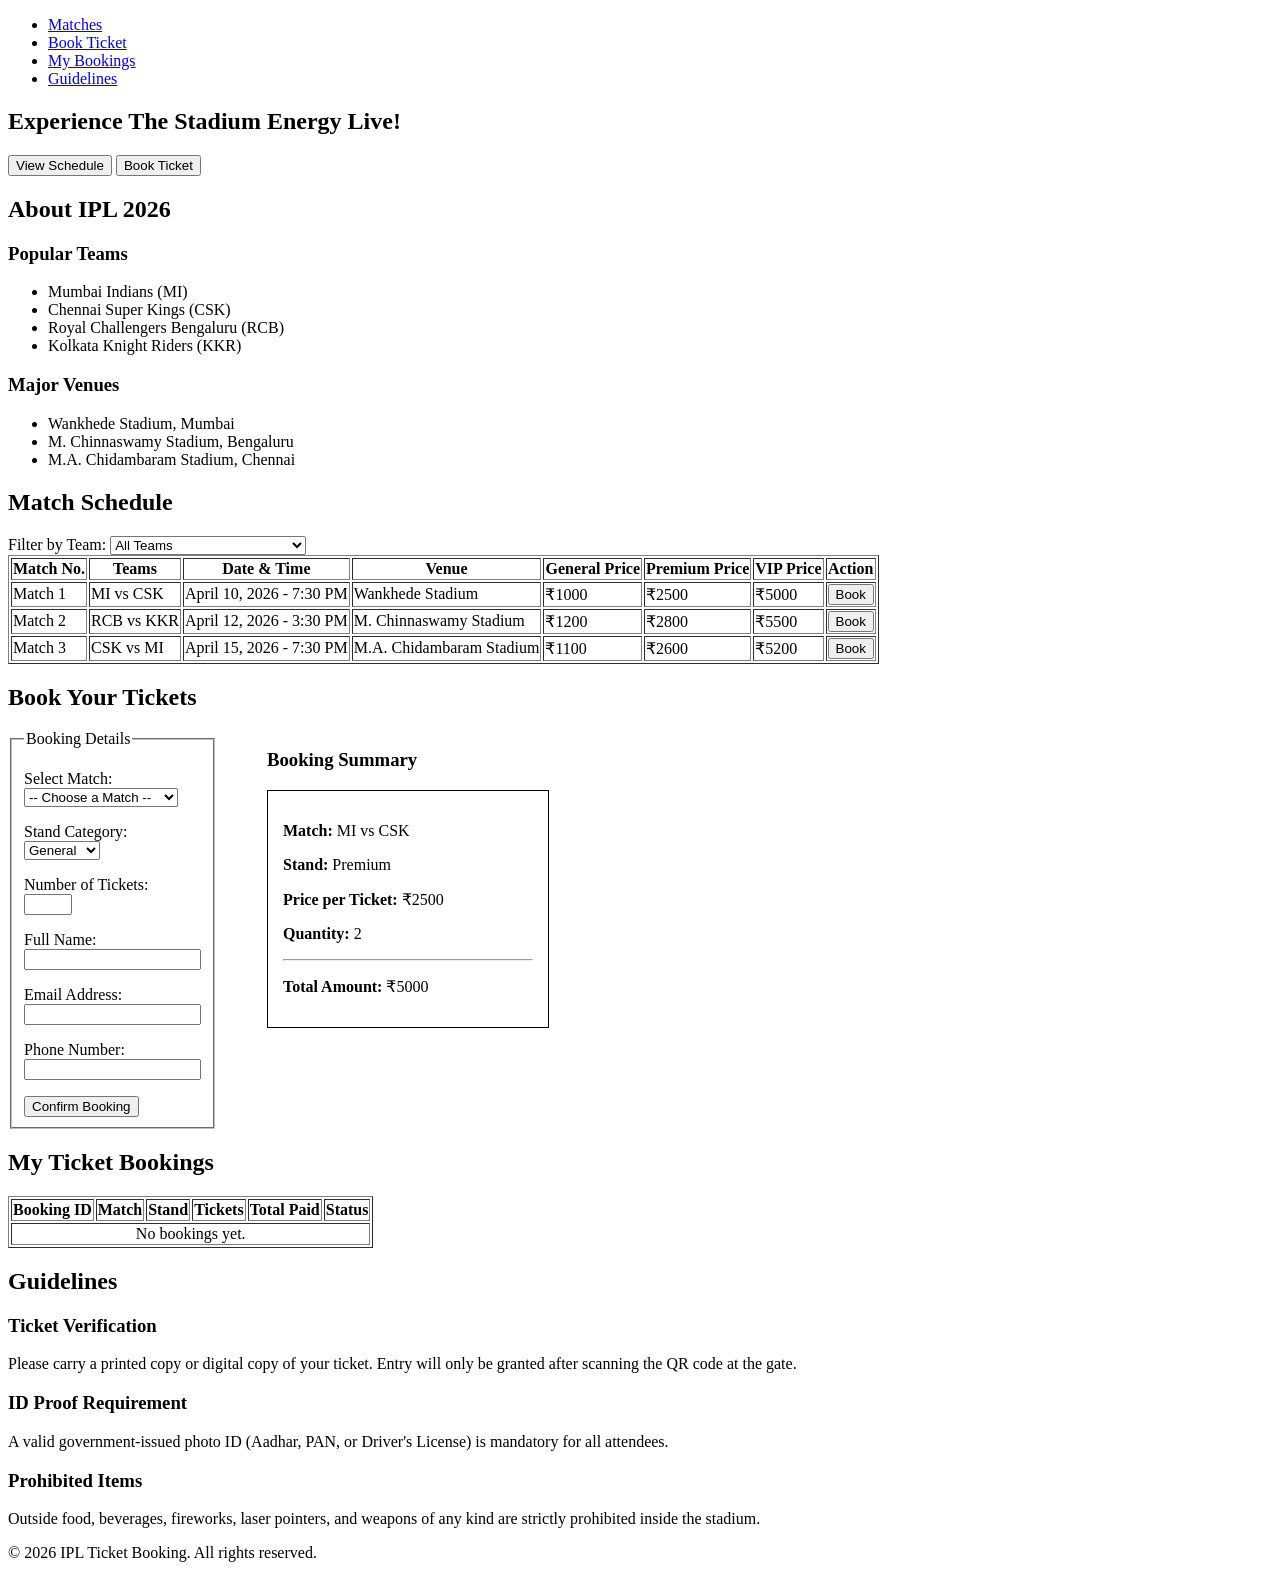
==== index.html @ ca257d53 "feat: complete Activity 1 HTML structure" ====
<!DOCTYPE html>
<html lang="en">
<head>
    <meta charset="UTF-8">
    <meta name="viewport" content="width=device-width, initial-scale=1.0">
    <title>IPL 2026 Ticket Booking</title>
</head>
<body>

    <!-- ================= NAVIGATION BAR ================= -->
    <header>
        <nav>
            <ul>
                <li><a href="#matches">Matches</a></li>
                <li><a href="#book-ticket">Book Ticket</a></li>
                <li><a href="#my-bookings">My Bookings</a></li>
                <li><a href="#guidelines">Guidelines</a></li>
            </ul>
        </nav>
    </header>

    <main>
        <!-- ================= HERO SECTION ================= -->
        <section id="hero">
            <h1>Experience The Stadium Energy Live!</h1>
            <div>
                <a href="#matches"><button>View Schedule</button></a>
                <a href="#book-ticket"><button>Book Ticket</button></a>
            </div>
        </section>

        <!-- ================= ABOUT IPL 2026 ================= -->
        <section id="about">
            <h2>About IPL 2026</h2>
            <article>
                <h3>Popular Teams</h3>
                <ul>
                    <li>Mumbai Indians (MI)</li>
                    <li>Chennai Super Kings (CSK)</li>
                    <li>Royal Challengers Bengaluru (RCB)</li>
                    <li>Kolkata Knight Riders (KKR)</li>
                </ul>
            </article>
            <article>
                <h3>Major Venues</h3>
                <ul>
                    <li>Wankhede Stadium, Mumbai</li>
                    <li>M. Chinnaswamy Stadium, Bengaluru</li>
                    <li>M.A. Chidambaram Stadium, Chennai</li>
                </ul>
            </article>
        </section>

        <!-- ================= MATCH SCHEDULE ================= -->
        <section id="matches">
            <h2>Match Schedule</h2>
            
            <label for="team-filter">Filter by Team:</label>
            <select id="team-filter">
                <option value="all">All Teams</option>
                <option value="mi">Mumbai Indians</option>
                <option value="csk">Chennai Super Kings</option>
                <option value="rcb">Royal Challengers Bengaluru</option>
            </select>

            <table border="1">
                <thead>
                    <tr>
                        <th>Match No.</th>
                        <th>Teams</th>
                        <th>Date & Time</th>
                        <th>Venue</th>
                        <th>General Price</th>
                        <th>Premium Price</th>
                        <th>VIP Price</th>
                        <th>Action</th>
                    </tr>
                </thead>
                <tbody>
                    <tr>
                        <td>Match 1</td>
                        <td>MI vs CSK</td>
                        <td>April 10, 2026 - 7:30 PM</td>
                        <td>Wankhede Stadium</td>
                        <td>₹1000</td>
                        <td>₹2500</td>
                        <td>₹5000</td>
                        <td><a href="#book-ticket"><button>Book</button></a></td>
                    </tr>
                    <tr>
                        <td>Match 2</td>
                        <td>RCB vs KKR</td>
                        <td>April 12, 2026 - 3:30 PM</td>
                        <td>M. Chinnaswamy Stadium</td>
                        <td>₹1200</td>
                        <td>₹2800</td>
                        <td>₹5500</td>
                        <td><a href="#book-ticket"><button>Book</button></a></td>
                    </tr>
                    <tr>
                        <td>Match 3</td>
                        <td>CSK vs MI</td>
                        <td>April 15, 2026 - 7:30 PM</td>
                        <td>M.A. Chidambaram Stadium</td>
                        <td>₹1100</td>
                        <td>₹2600</td>
                        <td>₹5200</td>
                        <td><a href="#book-ticket"><button>Book</button></a></td>
                    </tr>
                </tbody>
            </table>
        </section>

        <!-- ================= TICKET BOOKING FORM & SUMMARY ================= -->
        <section id="book-ticket">
            <h2>Book Your Tickets</h2>
            
            <div style="display: flex; gap: 50px;">
                
                <!-- Form -->
                <form action="#" method="POST">
                    <fieldset>
                        <legend>Booking Details</legend>
                        
                        <p>
                            <label for="select-match">Select Match:</label><br>
                            <select id="select-match" name="match" required>
                                <option value="">-- Choose a Match --</option>
                                <option value="match1">Match 1: MI vs CSK</option>
                                <option value="match2">Match 2: RCB vs KKR</option>
                                <option value="match3">Match 3: CSK vs MI</option>
                            </select>
                        </p>
                        
                        <p>
                            <label for="stand-category">Stand Category:</label><br>
                            <select id="stand-category" name="stand" required>
                                <option value="general">General</option>
                                <option value="premium">Premium</option>
                                <option value="vip">VIP</option>
                            </select>
                        </p>

                        <p>
                            <label for="num-tickets">Number of Tickets:</label><br>
                            <input type="number" id="num-tickets" name="quantity" min="1" max="10" required>
                        </p>

                        <p>
                            <label for="name">Full Name:</label><br>
                            <input type="text" id="name" name="name" required>
                        </p>

                        <p>
                            <label for="email">Email Address:</label><br>
                            <input type="email" id="email" name="email" required>
                        </p>

                        <p>
                            <label for="phone">Phone Number:</label><br>
                            <input type="tel" id="phone" name="phone" required>
                        </p>

                        <button type="submit">Confirm Booking</button>
                    </fieldset>
                </form>

                <!-- Booking Summary Card -->
                <aside>
                    <h3>Booking Summary</h3>
                    <div style="border: 1px solid black; padding: 15px; width: 250px;">
                        <p><strong>Match:</strong> MI vs CSK</p>
                        <p><strong>Stand:</strong> Premium</p>
                        <p><strong>Price per Ticket:</strong> ₹2500</p>
                        <p><strong>Quantity:</strong> 2</p>
                        <hr>
                        <p><strong>Total Amount:</strong> ₹5000</p>
                    </div>
                </aside>

            </div>
        </section>

        <!-- ================= MY TICKET BOOKINGS ================= -->
        <section id="my-bookings">
            <h2>My Ticket Bookings</h2>
            <table border="1">
                <thead>
                    <tr>
                        <th>Booking ID</th>
                        <th>Match</th>
                        <th>Stand</th>
                        <th>Tickets</th>
                        <th>Total Paid</th>
                        <th>Status</th>
                    </tr>
                </thead>
                <tbody>
                    <!-- Empty table for future records -->
                    <tr>
                        <td colspan="6" style="text-align: center;">No bookings yet.</td>
                    </tr>
                </tbody>
            </table>
        </section>

        <!-- ================= GUIDELINES ================= -->
        <section id="guidelines">
            <h2>Guidelines</h2>
            
            <article>
                <h3>Ticket Verification</h3>
                <p>Please carry a printed copy or digital copy of your ticket. Entry will only be granted after scanning the QR code at the gate.</p>
            </article>

            <article>
                <h3>ID Proof Requirement</h3>
                <p>A valid government-issued photo ID (Aadhar, PAN, or Driver's License) is mandatory for all attendees.</p>
            </article>

            <article>
                <h3>Prohibited Items</h3>
                <p>Outside food, beverages, fireworks, laser pointers, and weapons of any kind are strictly prohibited inside the stadium.</p>
            </article>
        </section>

    </main>

    <!-- ================= FOOTER ================= -->
    <footer>
        <p>&copy; 2026 IPL Ticket Booking. All rights reserved.</p>
    </footer>

</body>
</html>
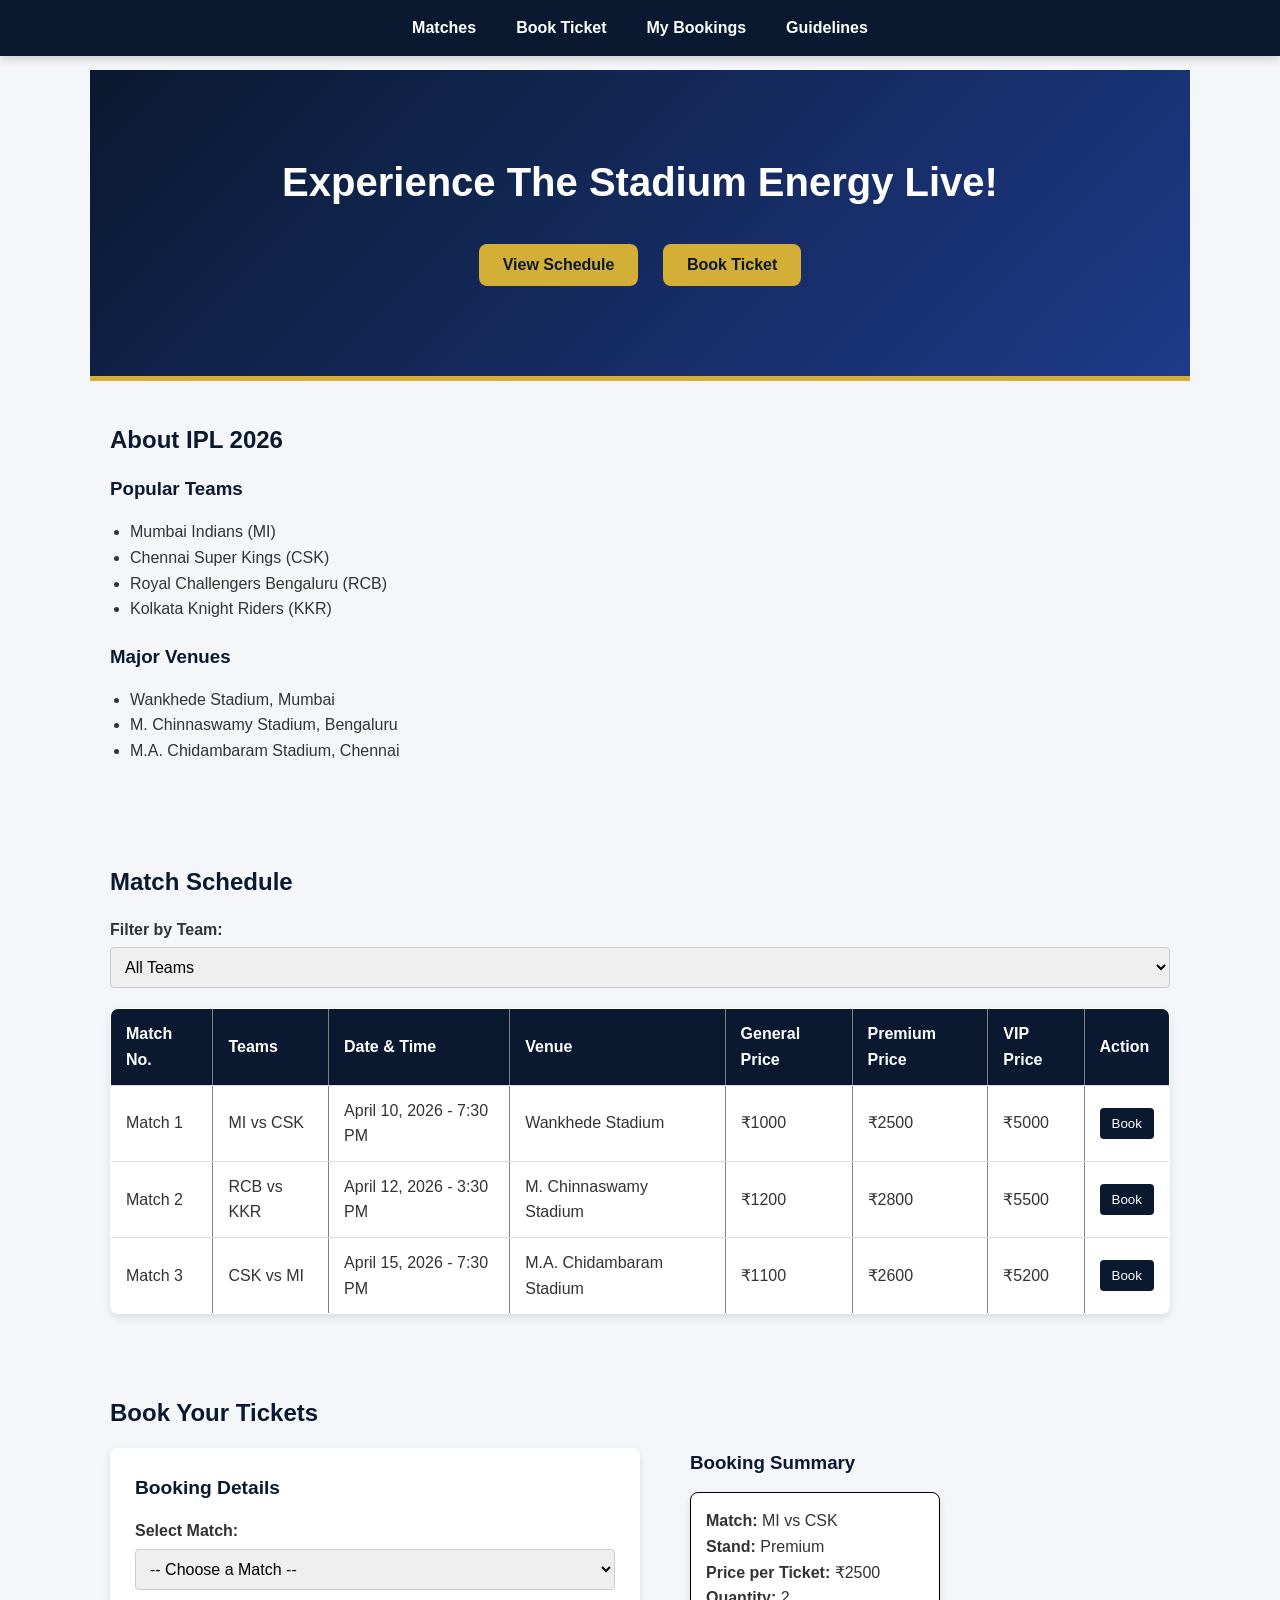
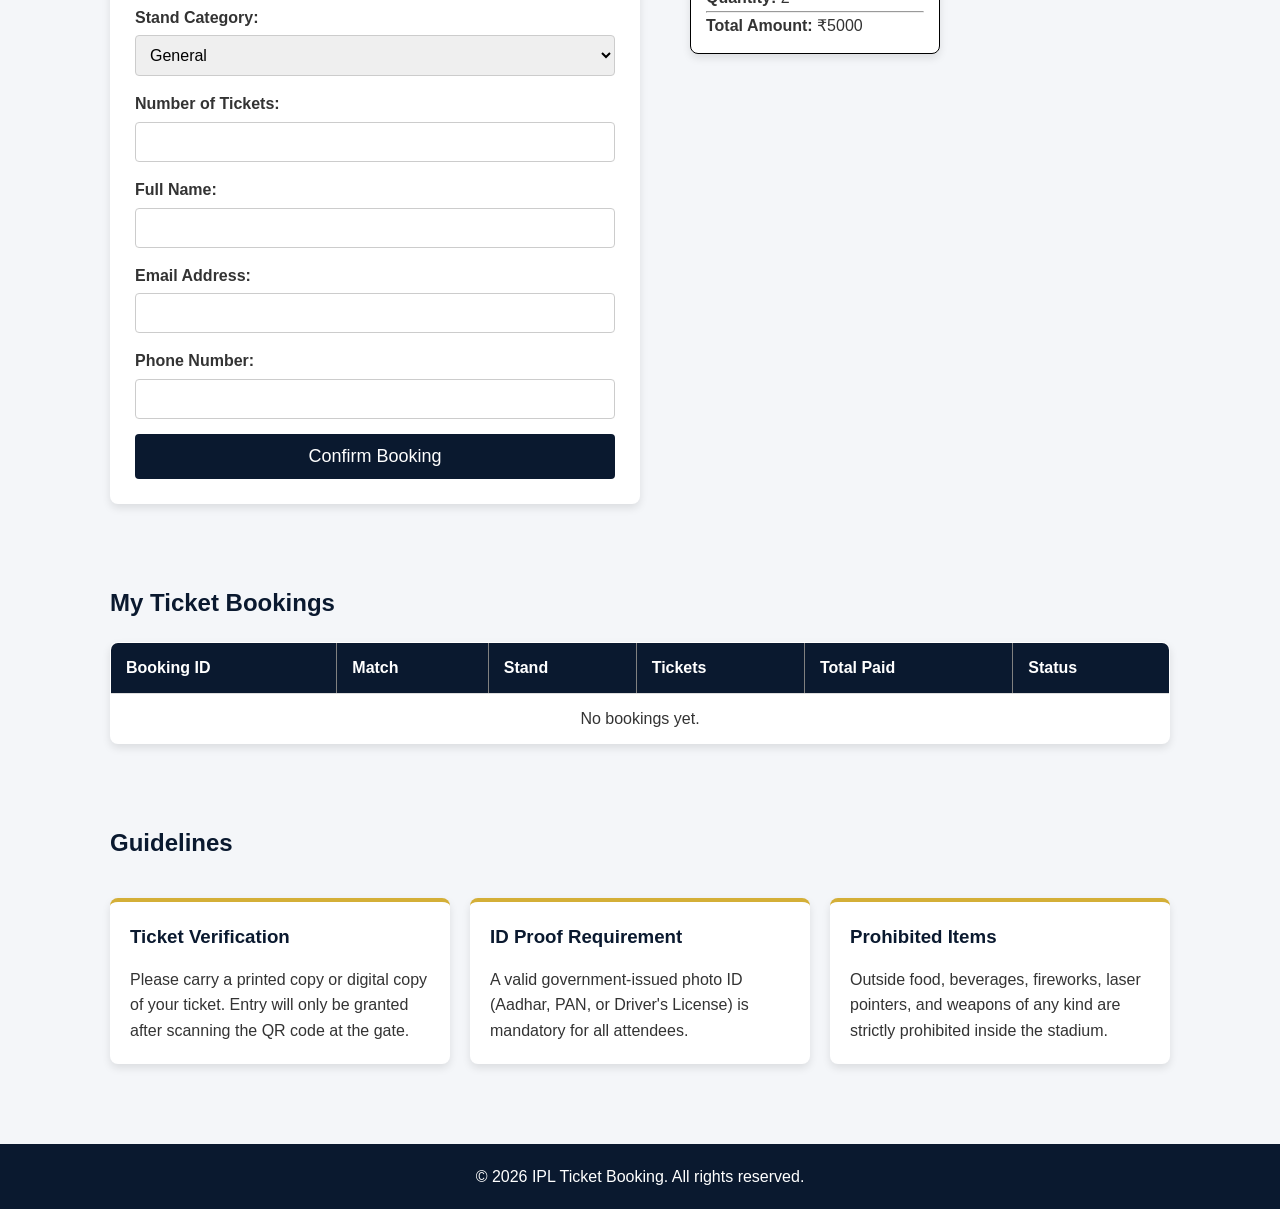
==== commit 76fcbb50: "feat: completed Activity 2 with CSS styling and correct folder structure" ====
--- a/index.html
+++ b/index.html
@@ -4,6 +4,7 @@
     <meta charset="UTF-8">
     <meta name="viewport" content="width=device-width, initial-scale=1.0">
     <title>IPL 2026 Ticket Booking</title>
+    <link rel="stylesheet" href="./css/style.css">
 </head>
 <body>
 
--- a/css/style.css
+++ b/css/style.css
@@ -0,0 +1,263 @@
+/* =========================================
+   1. CSS VARIABLES (Theme Colors)
+   ========================================= */
+:root {
+    --primary-color: #0a192f;    /* Deep Navy Blue */
+    --accent-color: #d4af37;     /* Gold */
+    --bg-color: #f4f6f9;         /* Light Grey Background */
+    --text-color: #333333;       /* Dark Grey Text */
+    --card-bg: #ffffff;          /* White Cards */
+    --border-radius: 8px;
+}
+
+/* =========================================
+   2. GLOBAL STYLES
+   ========================================= */
+* {
+    margin: 0;
+    padding: 0;
+    box-sizing: border-box;
+    font-family: 'Segoe UI', Tahoma, Geneva, Verdana, sans-serif;
+}
+
+body {
+    background-color: var(--bg-color);
+    color: var(--text-color);
+    line-height: 1.6;
+    padding-top: 70px; /* Space for fixed navbar */
+}
+
+h1, h2, h3 {
+    color: var(--primary-color);
+    margin-bottom: 15px;
+}
+
+section {
+    padding: 40px 20px;
+    max-width: 1100px;
+    margin: 0 auto;
+}
+
+/* =========================================
+   3. NAVIGATION BAR (Fixed)
+   ========================================= */
+header {
+    background-color: var(--primary-color);
+    position: fixed;
+    top: 0;
+    width: 100%;
+    z-index: 1000;
+    box-shadow: 0 2px 10px rgba(0,0,0,0.2);
+}
+
+nav ul {
+    list-style: none;
+    display: flex;
+    justify-content: center;
+    padding: 15px 0;
+}
+
+nav ul li {
+    margin: 0 20px;
+}
+
+nav ul li a {
+    color: white;
+    text-decoration: none;
+    font-weight: bold;
+    font-size: 16px;
+    transition: color 0.3s ease;
+}
+
+nav ul li a:hover {
+    color: var(--accent-color); /* Gold on hover */
+}
+
+/* =========================================
+   4. HERO (BANNER) SECTION
+   ========================================= */
+#hero {
+    background: linear-gradient(135deg, var(--primary-color), #1e3a8a);
+    color: white;
+    text-align: center;
+    padding: 80px 20px;
+    border-bottom: 5px solid var(--accent-color);
+}
+
+#hero h1 {
+    color: white;
+    font-size: 2.5rem;
+    margin-bottom: 20px;
+}
+
+#hero button {
+    background-color: var(--accent-color);
+    color: var(--primary-color);
+    border: none;
+    padding: 12px 24px;
+    margin: 10px;
+    font-size: 16px;
+    font-weight: bold;
+    border-radius: var(--border-radius);
+    cursor: pointer;
+    transition: transform 0.2s, background-color 0.2s;
+}
+
+#hero button:hover {
+    background-color: #f1c40f;
+    transform: scale(1.05);
+}
+
+/* =========================================
+   5. ABOUT SECTION
+   ========================================= */
+#about ul {
+    margin-left: 20px;
+    margin-bottom: 20px;
+}
+
+/* =========================================
+   6. MATCH SCHEDULE TABLE
+   ========================================= */
+table {
+    width: 100%;
+    border-collapse: collapse;
+    margin-top: 20px;
+    background-color: var(--card-bg);
+    box-shadow: 0 4px 8px rgba(0,0,0,0.1);
+    border-radius: var(--border-radius);
+    overflow: hidden;
+}
+
+th, td {
+    padding: 12px 15px;
+    text-align: left;
+    border-bottom: 1px solid #dddddd;
+}
+
+th {
+    background-color: var(--primary-color);
+    color: white;
+    font-weight: bold;
+}
+
+tr:hover {
+    background-color: #f1f1f1;
+}
+
+td button {
+    background-color: var(--primary-color);
+    color: white;
+    border: none;
+    padding: 8px 12px;
+    border-radius: 4px;
+    cursor: pointer;
+}
+
+td button:hover {
+    background-color: var(--accent-color);
+    color: var(--primary-color);
+}
+
+/* =========================================
+   7. FORMS & BOOKING SUMMARY CARD
+   ========================================= */
+#book-ticket form {
+    background-color: var(--card-bg);
+    padding: 25px;
+    border-radius: var(--border-radius);
+    box-shadow: 0 4px 8px rgba(0,0,0,0.1);
+    flex: 1;
+}
+
+fieldset {
+    border: none;
+}
+
+legend {
+    font-size: 1.2rem;
+    font-weight: bold;
+    color: var(--primary-color);
+    margin-bottom: 15px;
+}
+
+form p {
+    margin-bottom: 15px;
+}
+
+label {
+    font-weight: bold;
+}
+
+input, select {
+    width: 100%;
+    padding: 10px;
+    margin-top: 5px;
+    border: 1px solid #ccc;
+    border-radius: 4px;
+    font-size: 16px;
+}
+
+form button[type="submit"] {
+    width: 100%;
+    padding: 12px;
+    background-color: var(--primary-color);
+    color: white;
+    border: none;
+    border-radius: 4px;
+    font-size: 18px;
+    cursor: pointer;
+    transition: background-color 0.3s;
+}
+
+form button[type="submit"]:hover {
+    background-color: var(--accent-color);
+    color: var(--primary-color);
+}
+
+/* Booking Summary Card */
+aside {
+    flex: 1;
+}
+
+aside div {
+    background-color: var(--card-bg);
+    border: 2px solid var(--accent-color);
+    padding: 25px;
+    border-radius: var(--border-radius);
+    box-shadow: 0 4px 8px rgba(0,0,0,0.1);
+}
+
+/* =========================================
+   8. GUIDELINES CARDS
+   ========================================= */
+#guidelines {
+    display: flex;
+    gap: 20px;
+    flex-wrap: wrap;
+}
+
+#guidelines h2 {
+    width: 100%;
+}
+
+#guidelines article {
+    background-color: var(--card-bg);
+    padding: 20px;
+    border-radius: var(--border-radius);
+    flex: 1;
+    min-width: 250px;
+    box-shadow: 0 4px 8px rgba(0,0,0,0.1);
+    border-top: 4px solid var(--accent-color);
+}
+
+/* =========================================
+   9. FOOTER
+   ========================================= */
+footer {
+    background-color: var(--primary-color);
+    color: white;
+    text-align: center;
+    padding: 20px;
+    margin-top: 40px;
+}
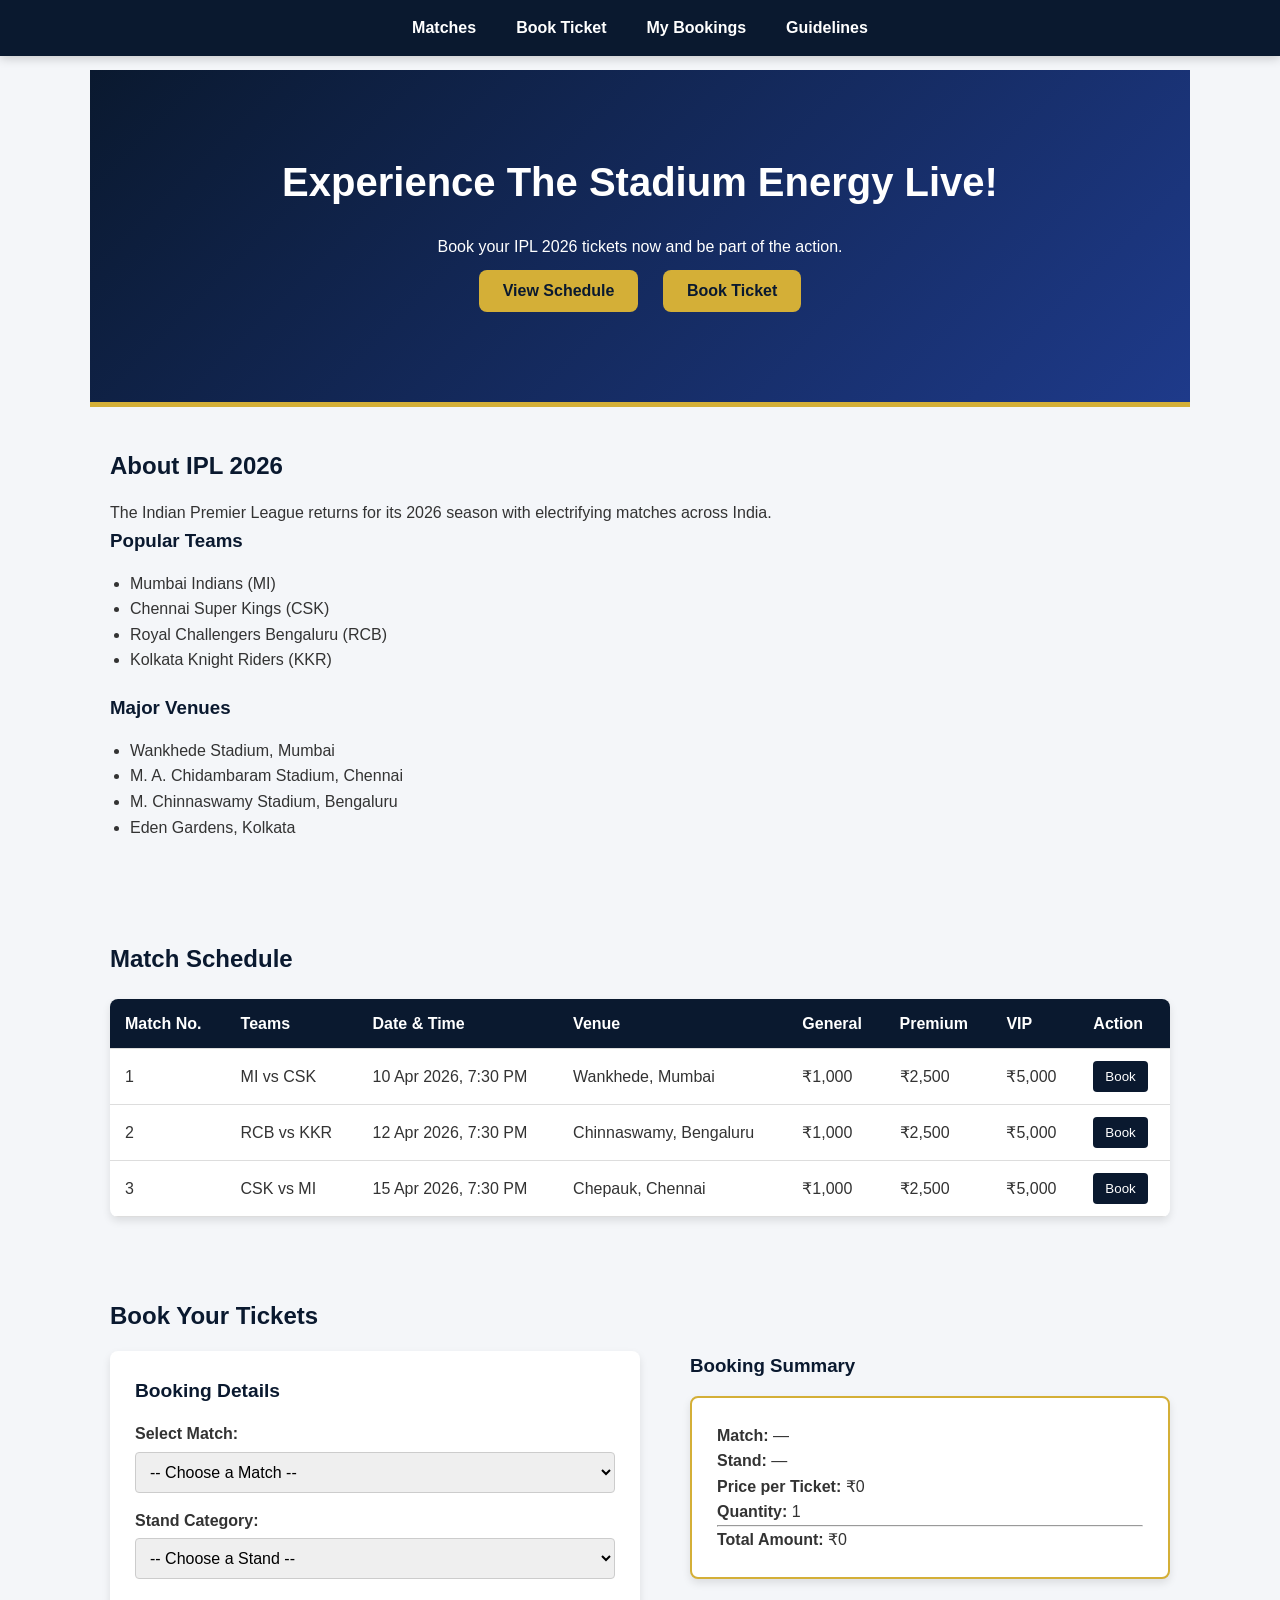
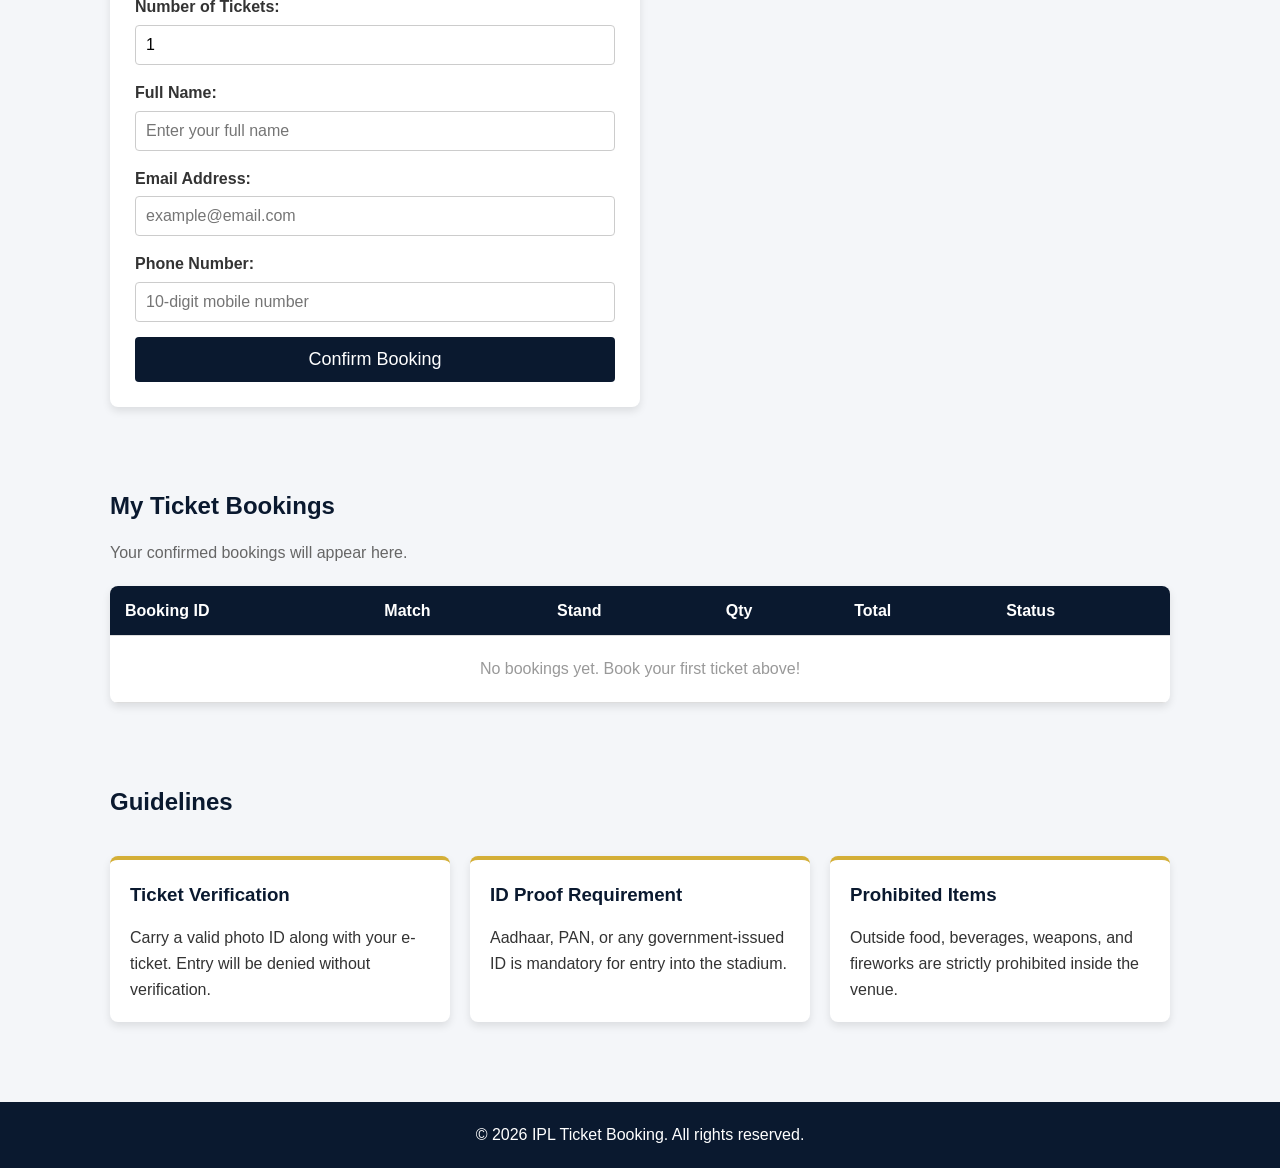
==== commit bc39e616: "feat: complete IPL ticket booking site with Activities 1-7 - index.html: full semantic layout with a" ====
--- a/index.html
+++ b/index.html
@@ -20,217 +20,204 @@
         </nav>
     </header>
 
-    <main>
-        <!-- ================= HERO SECTION ================= -->
-        <section id="hero">
-            <h1>Experience The Stadium Energy Live!</h1>
-            <div>
-                <a href="#matches"><button>View Schedule</button></a>
-                <a href="#book-ticket"><button>Book Ticket</button></a>
-            </div>
-        </section>
-
-        <!-- ================= ABOUT IPL 2026 ================= -->
-        <section id="about">
-            <h2>About IPL 2026</h2>
-            <article>
-                <h3>Popular Teams</h3>
-                <ul>
-                    <li>Mumbai Indians (MI)</li>
-                    <li>Chennai Super Kings (CSK)</li>
-                    <li>Royal Challengers Bengaluru (RCB)</li>
-                    <li>Kolkata Knight Riders (KKR)</li>
-                </ul>
-            </article>
-            <article>
-                <h3>Major Venues</h3>
-                <ul>
-                    <li>Wankhede Stadium, Mumbai</li>
-                    <li>M. Chinnaswamy Stadium, Bengaluru</li>
-                    <li>M.A. Chidambaram Stadium, Chennai</li>
-                </ul>
-            </article>
-        </section>
-
-        <!-- ================= MATCH SCHEDULE ================= -->
-        <section id="matches">
-            <h2>Match Schedule</h2>
-            
-            <label for="team-filter">Filter by Team:</label>
-            <select id="team-filter">
-                <option value="all">All Teams</option>
-                <option value="mi">Mumbai Indians</option>
-                <option value="csk">Chennai Super Kings</option>
-                <option value="rcb">Royal Challengers Bengaluru</option>
-            </select>
-
-            <table border="1">
-                <thead>
-                    <tr>
-                        <th>Match No.</th>
-                        <th>Teams</th>
-                        <th>Date & Time</th>
-                        <th>Venue</th>
-                        <th>General Price</th>
-                        <th>Premium Price</th>
-                        <th>VIP Price</th>
-                        <th>Action</th>
-                    </tr>
-                </thead>
-                <tbody>
-                    <tr>
-                        <td>Match 1</td>
-                        <td>MI vs CSK</td>
-                        <td>April 10, 2026 - 7:30 PM</td>
-                        <td>Wankhede Stadium</td>
-                        <td>₹1000</td>
-                        <td>₹2500</td>
-                        <td>₹5000</td>
-                        <td><a href="#book-ticket"><button>Book</button></a></td>
-                    </tr>
-                    <tr>
-                        <td>Match 2</td>
-                        <td>RCB vs KKR</td>
-                        <td>April 12, 2026 - 3:30 PM</td>
-                        <td>M. Chinnaswamy Stadium</td>
-                        <td>₹1200</td>
-                        <td>₹2800</td>
-                        <td>₹5500</td>
-                        <td><a href="#book-ticket"><button>Book</button></a></td>
-                    </tr>
-                    <tr>
-                        <td>Match 3</td>
-                        <td>CSK vs MI</td>
-                        <td>April 15, 2026 - 7:30 PM</td>
-                        <td>M.A. Chidambaram Stadium</td>
-                        <td>₹1100</td>
-                        <td>₹2600</td>
-                        <td>₹5200</td>
-                        <td><a href="#book-ticket"><button>Book</button></a></td>
-                    </tr>
-                </tbody>
-            </table>
-        </section>
-
-        <!-- ================= TICKET BOOKING FORM & SUMMARY ================= -->
-        <section id="book-ticket">
-            <h2>Book Your Tickets</h2>
-            
-            <div style="display: flex; gap: 50px;">
-                
-                <!-- Form -->
-                <form action="#" method="POST">
-                    <fieldset>
-                        <legend>Booking Details</legend>
-                        
-                        <p>
-                            <label for="select-match">Select Match:</label><br>
-                            <select id="select-match" name="match" required>
-                                <option value="">-- Choose a Match --</option>
-                                <option value="match1">Match 1: MI vs CSK</option>
-                                <option value="match2">Match 2: RCB vs KKR</option>
-                                <option value="match3">Match 3: CSK vs MI</option>
-                            </select>
-                        </p>
-                        
-                        <p>
-                            <label for="stand-category">Stand Category:</label><br>
-                            <select id="stand-category" name="stand" required>
-                                <option value="general">General</option>
-                                <option value="premium">Premium</option>
-                                <option value="vip">VIP</option>
-                            </select>
-                        </p>
-
-                        <p>
-                            <label for="num-tickets">Number of Tickets:</label><br>
-                            <input type="number" id="num-tickets" name="quantity" min="1" max="10" required>
-                        </p>
-
-                        <p>
-                            <label for="name">Full Name:</label><br>
-                            <input type="text" id="name" name="name" required>
-                        </p>
-
-                        <p>
-                            <label for="email">Email Address:</label><br>
-                            <input type="email" id="email" name="email" required>
-                        </p>
-
-                        <p>
-                            <label for="phone">Phone Number:</label><br>
-                            <input type="tel" id="phone" name="phone" required>
-                        </p>
-
-                        <button type="submit">Confirm Booking</button>
-                    </fieldset>
-                </form>
-
-                <!-- Booking Summary Card -->
-                <aside>
-                    <h3>Booking Summary</h3>
-                    <div style="border: 1px solid black; padding: 15px; width: 250px;">
-                        <p><strong>Match:</strong> MI vs CSK</p>
-                        <p><strong>Stand:</strong> Premium</p>
-                        <p><strong>Price per Ticket:</strong> ₹2500</p>
-                        <p><strong>Quantity:</strong> 2</p>
-                        <hr>
-                        <p><strong>Total Amount:</strong> ₹5000</p>
-                    </div>
-                </aside>
-
-            </div>
-        </section>
-
-        <!-- ================= MY TICKET BOOKINGS ================= -->
-        <section id="my-bookings">
-            <h2>My Ticket Bookings</h2>
-            <table border="1">
-                <thead>
-                    <tr>
-                        <th>Booking ID</th>
-                        <th>Match</th>
-                        <th>Stand</th>
-                        <th>Tickets</th>
-                        <th>Total Paid</th>
-                        <th>Status</th>
-                    </tr>
-                </thead>
-                <tbody>
-                    <!-- Empty table for future records -->
-                    <tr>
-                        <td colspan="6" style="text-align: center;">No bookings yet.</td>
-                    </tr>
-                </tbody>
-            </table>
-        </section>
-
-        <!-- ================= GUIDELINES ================= -->
-        <section id="guidelines">
-            <h2>Guidelines</h2>
-            
-            <article>
-                <h3>Ticket Verification</h3>
-                <p>Please carry a printed copy or digital copy of your ticket. Entry will only be granted after scanning the QR code at the gate.</p>
-            </article>
-
-            <article>
-                <h3>ID Proof Requirement</h3>
-                <p>A valid government-issued photo ID (Aadhar, PAN, or Driver's License) is mandatory for all attendees.</p>
-            </article>
-
-            <article>
-                <h3>Prohibited Items</h3>
-                <p>Outside food, beverages, fireworks, laser pointers, and weapons of any kind are strictly prohibited inside the stadium.</p>
-            </article>
-        </section>
-
-    </main>
+    <!-- ================= HERO ================= -->
+    <section id="hero">
+        <h1>Experience The Stadium Energy Live!</h1>
+        <p>Book your IPL 2026 tickets now and be part of the action.</p>
+        <button onclick="document.getElementById('matches').scrollIntoView({behavior:'smooth'});">View Schedule</button>
+        <button onclick="document.getElementById('book-ticket').scrollIntoView({behavior:'smooth'});">Book Ticket</button>
+    </section>
+
+    <!-- ================= ABOUT IPL 2026 ================= -->
+    <section id="about">
+        <h2>About IPL 2026</h2>
+        <p>The Indian Premier League returns for its 2026 season with electrifying matches across India.</p>
+        <h3>Popular Teams</h3>
+        <ul>
+            <li>Mumbai Indians (MI)</li>
+            <li>Chennai Super Kings (CSK)</li>
+            <li>Royal Challengers Bengaluru (RCB)</li>
+            <li>Kolkata Knight Riders (KKR)</li>
+        </ul>
+        <h3>Major Venues</h3>
+        <ul>
+            <li>Wankhede Stadium, Mumbai</li>
+            <li>M. A. Chidambaram Stadium, Chennai</li>
+            <li>M. Chinnaswamy Stadium, Bengaluru</li>
+            <li>Eden Gardens, Kolkata</li>
+        </ul>
+    </section>
+
+    <!-- ================= MATCH SCHEDULE ================= -->
+    <section id="matches">
+        <h2>Match Schedule</h2>
+        <table>
+            <thead>
+                <tr>
+                    <th>Match No.</th>
+                    <th>Teams</th>
+                    <th>Date &amp; Time</th>
+                    <th>Venue</th>
+                    <th>General</th>
+                    <th>Premium</th>
+                    <th>VIP</th>
+                    <th>Action</th>
+                </tr>
+            </thead>
+            <tbody>
+                <tr>
+                    <td>1</td>
+                    <td>MI vs CSK</td>
+                    <td>10 Apr 2026, 7:30 PM</td>
+                    <td>Wankhede, Mumbai</td>
+                    <td>₹1,000</td>
+                    <td>₹2,500</td>
+                    <td>₹5,000</td>
+                    <td><button>Book</button></td>
+                </tr>
+                <tr>
+                    <td>2</td>
+                    <td>RCB vs KKR</td>
+                    <td>12 Apr 2026, 7:30 PM</td>
+                    <td>Chinnaswamy, Bengaluru</td>
+                    <td>₹1,000</td>
+                    <td>₹2,500</td>
+                    <td>₹5,000</td>
+                    <td><button>Book</button></td>
+                </tr>
+                <tr>
+                    <td>3</td>
+                    <td>CSK vs MI</td>
+                    <td>15 Apr 2026, 7:30 PM</td>
+                    <td>Chepauk, Chennai</td>
+                    <td>₹1,000</td>
+                    <td>₹2,500</td>
+                    <td>₹5,000</td>
+                    <td><button>Book</button></td>
+                </tr>
+            </tbody>
+        </table>
+    </section>
+
+    <!-- ================= TICKET BOOKING FORM & SUMMARY ================= -->
+    <section id="book-ticket">
+        <h2>Book Your Tickets</h2>
+
+        <div style="display: flex; gap: 50px; flex-wrap: wrap;">
+
+            <!-- Form -->
+            <form action="#" method="POST" id="bookingForm">
+                <fieldset>
+                    <legend>Booking Details</legend>
+
+                    <p>
+                        <label for="select-match">Select Match:</label><br>
+                        <select id="select-match" name="match" required>
+                            <option value="" data-price="0">-- Choose a Match --</option>
+                            <option value="match1" data-price="1000">MI vs CSK</option>
+                            <option value="match2" data-price="1200">RCB vs KKR</option>
+                            <option value="match3" data-price="1100">CSK vs MI</option>
+                        </select>
+                    </p>
+
+                    <p>
+                        <label for="stand-category">Stand Category:</label><br>
+                        <select id="stand-category" name="stand" required>
+                            <option value="" data-multiplier="1">-- Choose a Stand --</option>
+                            <option value="general" data-multiplier="1">General</option>
+                            <option value="premium" data-multiplier="2.5">Premium</option>
+                            <option value="vip" data-multiplier="5">VIP</option>
+                        </select>
+                    </p>
+
+                    <p>
+                        <label for="num-tickets">Number of Tickets:</label><br>
+                        <input type="number" id="num-tickets" name="quantity" min="1" max="10" value="1" required>
+                    </p>
+
+                    <p>
+                        <label for="name">Full Name:</label><br>
+                        <input type="text" id="name" name="name" required minlength="3" maxlength="50" placeholder="Enter your full name">
+                    </p>
+
+                    <p>
+                        <label for="email">Email Address:</label><br>
+                        <input type="email" id="email" name="email" required placeholder="example@email.com">
+                    </p>
+
+                    <p>
+                        <label for="phone">Phone Number:</label><br>
+                        <input type="tel" id="phone" name="phone" required pattern="[0-9]{10}" placeholder="10-digit mobile number">
+                    </p>
+
+                    <button type="submit">Confirm Booking</button>
+                </fieldset>
+            </form>
+
+            <!-- Booking Summary Card (LIVE) -->
+            <aside>
+                <h3>Booking Summary</h3>
+                <div id="summaryCard">
+                    <p><strong>Match:</strong> <span id="summary-match">—</span></p>
+                    <p><strong>Stand:</strong> <span id="summary-stand">—</span></p>
+                    <p><strong>Price per Ticket:</strong> <span id="summary-price">₹0</span></p>
+                    <p><strong>Quantity:</strong> <span id="summary-qty">—</span></p>
+                    <hr>
+                    <p><strong>Total Amount:</strong> <span id="summary-total">₹0</span></p>
+                </div>
+            </aside>
+
+        </div>
+    </section>
+
+    <!-- ================= MY TICKET BOOKINGS ================= -->
+    <section id="my-bookings">
+        <h2>My Ticket Bookings</h2>
+        <p style="color:#666; margin-bottom:15px;">Your confirmed bookings will appear here.</p>
+        <table>
+            <thead>
+                <tr>
+                    <th>Booking ID</th>
+                    <th>Match</th>
+                    <th>Stand</th>
+                    <th>Qty</th>
+                    <th>Total</th>
+                    <th>Status</th>
+                </tr>
+            </thead>
+            <tbody id="bookings-tbody">
+                <tr>
+                    <td colspan="6" style="text-align:center; color:#999; padding:20px;">
+                        No bookings yet. Book your first ticket above!
+                    </td>
+                </tr>
+            </tbody>
+        </table>
+    </section>
+
+    <!-- ================= GUIDELINES ================= -->
+    <section id="guidelines">
+        <h2>Guidelines</h2>
+        <article>
+            <h3>Ticket Verification</h3>
+            <p>Carry a valid photo ID along with your e-ticket. Entry will be denied without verification.</p>
+        </article>
+        <article>
+            <h3>ID Proof Requirement</h3>
+            <p>Aadhaar, PAN, or any government-issued ID is mandatory for entry into the stadium.</p>
+        </article>
+        <article>
+            <h3>Prohibited Items</h3>
+            <p>Outside food, beverages, weapons, and fireworks are strictly prohibited inside the venue.</p>
+        </article>
+    </section>
 
     <!-- ================= FOOTER ================= -->
     <footer>
         <p>&copy; 2026 IPL Ticket Booking. All rights reserved.</p>
     </footer>
 
+    <!-- Link to JavaScript (inside js/ folder) -->
+    <script src="js/app.js"></script>
 </body>
 </html>
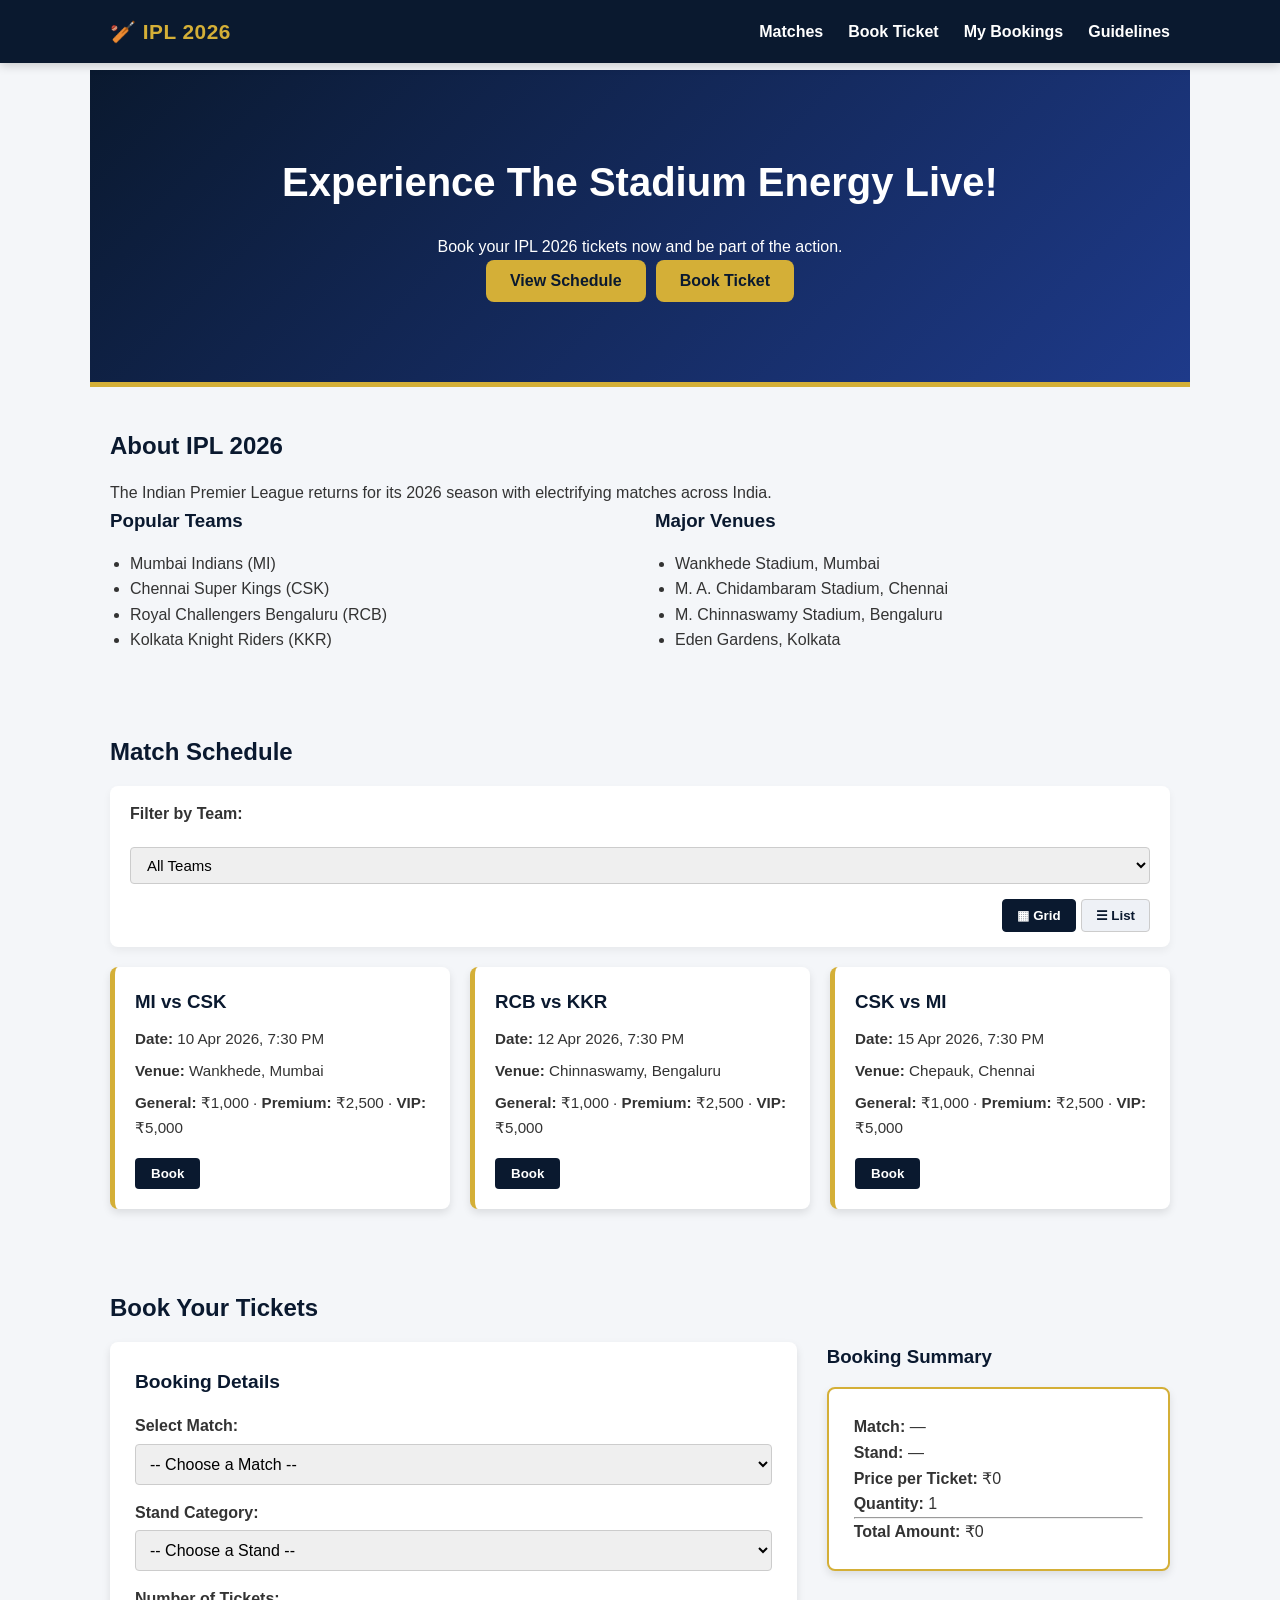
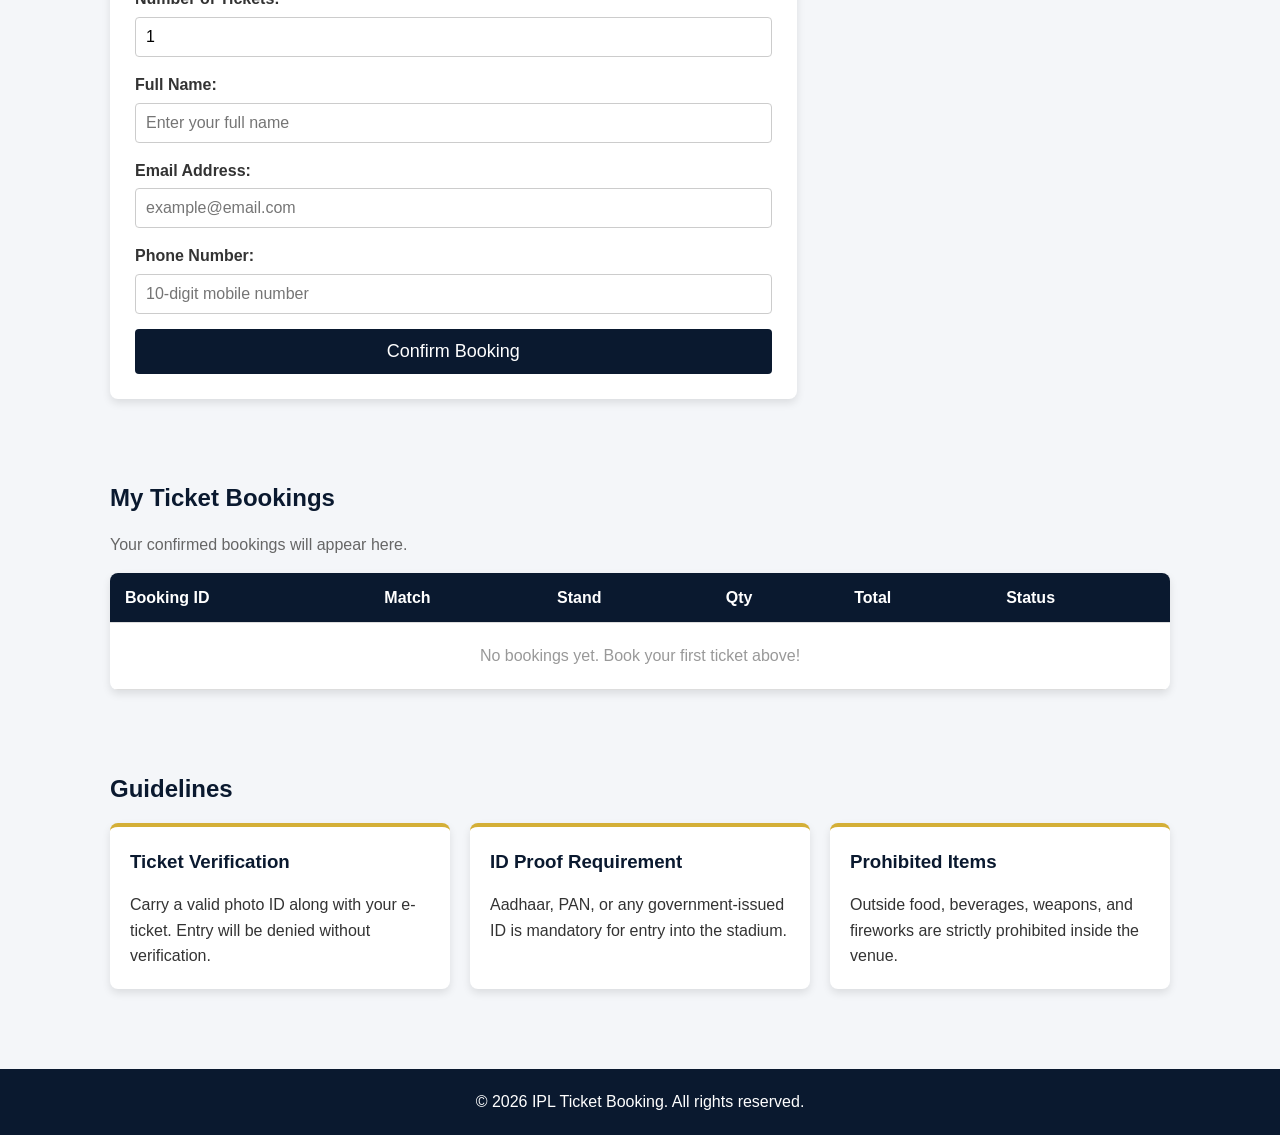
==== commit 38517c30: "feat(activity-8): responsive layout with Grid, Flexbox, media queries - Flexbox navbar with hamburge" ====
--- a/index.html
+++ b/index.html
@@ -10,8 +10,14 @@
 
     <!-- ================= NAVIGATION BAR ================= -->
     <header>
-        <nav>
-            <ul>
+        <nav class="navbar">
+            <a href="#" class="logo">🏏 IPL 2026</a>
+            <button class="hamburger" id="hamburger" aria-label="Toggle menu" aria-expanded="false">
+                <span></span>
+                <span></span>
+                <span></span>
+            </button>
+            <ul class="nav-links" id="nav-links">
                 <li><a href="#matches">Matches</a></li>
                 <li><a href="#book-ticket">Book Ticket</a></li>
                 <li><a href="#my-bookings">My Bookings</a></li>
@@ -24,88 +30,91 @@
     <section id="hero">
         <h1>Experience The Stadium Energy Live!</h1>
         <p>Book your IPL 2026 tickets now and be part of the action.</p>
-        <button onclick="document.getElementById('matches').scrollIntoView({behavior:'smooth'});">View Schedule</button>
-        <button onclick="document.getElementById('book-ticket').scrollIntoView({behavior:'smooth'});">Book Ticket</button>
+        <div class="hero-buttons">
+            <button onclick="document.getElementById('matches').scrollIntoView({behavior:'smooth'});">View Schedule</button>
+            <button onclick="document.getElementById('book-ticket').scrollIntoView({behavior:'smooth'});">Book Ticket</button>
+        </div>
     </section>
 
     <!-- ================= ABOUT IPL 2026 ================= -->
     <section id="about">
         <h2>About IPL 2026</h2>
         <p>The Indian Premier League returns for its 2026 season with electrifying matches across India.</p>
-        <h3>Popular Teams</h3>
-        <ul>
-            <li>Mumbai Indians (MI)</li>
-            <li>Chennai Super Kings (CSK)</li>
-            <li>Royal Challengers Bengaluru (RCB)</li>
-            <li>Kolkata Knight Riders (KKR)</li>
-        </ul>
-        <h3>Major Venues</h3>
-        <ul>
-            <li>Wankhede Stadium, Mumbai</li>
-            <li>M. A. Chidambaram Stadium, Chennai</li>
-            <li>M. Chinnaswamy Stadium, Bengaluru</li>
-            <li>Eden Gardens, Kolkata</li>
-        </ul>
-    </section>
-
-    <!-- ================= MATCH SCHEDULE ================= -->
+        <div class="about-grid">
+            <div>
+                <h3>Popular Teams</h3>
+                <ul>
+                    <li>Mumbai Indians (MI)</li>
+                    <li>Chennai Super Kings (CSK)</li>
+                    <li>Royal Challengers Bengaluru (RCB)</li>
+                    <li>Kolkata Knight Riders (KKR)</li>
+                </ul>
+            </div>
+            <div>
+                <h3>Major Venues</h3>
+                <ul>
+                    <li>Wankhede Stadium, Mumbai</li>
+                    <li>M. A. Chidambaram Stadium, Chennai</li>
+                    <li>M. Chinnaswamy Stadium, Bengaluru</li>
+                    <li>Eden Gardens, Kolkata</li>
+                </ul>
+            </div>
+        </div>
+    </section>
+
+    <!-- ================= MATCH SCHEDULE (CARDS) ================= -->
     <section id="matches">
         <h2>Match Schedule</h2>
-        <table>
-            <thead>
-                <tr>
-                    <th>Match No.</th>
-                    <th>Teams</th>
-                    <th>Date &amp; Time</th>
-                    <th>Venue</th>
-                    <th>General</th>
-                    <th>Premium</th>
-                    <th>VIP</th>
-                    <th>Action</th>
-                </tr>
-            </thead>
-            <tbody>
-                <tr>
-                    <td>1</td>
-                    <td>MI vs CSK</td>
-                    <td>10 Apr 2026, 7:30 PM</td>
-                    <td>Wankhede, Mumbai</td>
-                    <td>₹1,000</td>
-                    <td>₹2,500</td>
-                    <td>₹5,000</td>
-                    <td><button>Book</button></td>
-                </tr>
-                <tr>
-                    <td>2</td>
-                    <td>RCB vs KKR</td>
-                    <td>12 Apr 2026, 7:30 PM</td>
-                    <td>Chinnaswamy, Bengaluru</td>
-                    <td>₹1,000</td>
-                    <td>₹2,500</td>
-                    <td>₹5,000</td>
-                    <td><button>Book</button></td>
-                </tr>
-                <tr>
-                    <td>3</td>
-                    <td>CSK vs MI</td>
-                    <td>15 Apr 2026, 7:30 PM</td>
-                    <td>Chepauk, Chennai</td>
-                    <td>₹1,000</td>
-                    <td>₹2,500</td>
-                    <td>₹5,000</td>
-                    <td><button>Book</button></td>
-                </tr>
-            </tbody>
-        </table>
+
+        <!-- Filter + View toggle -->
+        <div class="schedule-controls">
+            <label for="team-filter">Filter by Team:</label>
+            <select id="team-filter">
+                <option value="all">All Teams</option>
+                <option value="MI">Mumbai Indians</option>
+                <option value="CSK">Chennai Super Kings</option>
+                <option value="RCB">Royal Challengers Bengaluru</option>
+                <option value="KKR">Kolkata Knight Riders</option>
+            </select>
+
+            <div class="view-toggle">
+                <button id="view-grid" class="active" aria-label="Grid view">▦ Grid</button>
+                <button id="view-list" aria-label="List view">☰ List</button>
+            </div>
+        </div>
+
+        <!-- Match cards container -->
+        <div id="match-cards" class="match-grid">
+            <article class="match-card" data-teams="MI CSK">
+                <h3>MI vs CSK</h3>
+                <p><strong>Date:</strong> 10 Apr 2026, 7:30 PM</p>
+                <p><strong>Venue:</strong> Wankhede, Mumbai</p>
+                <p><strong>General:</strong> ₹1,000 · <strong>Premium:</strong> ₹2,500 · <strong>VIP:</strong> ₹5,000</p>
+                <button class="book-btn">Book</button>
+            </article>
+            <article class="match-card" data-teams="RCB KKR">
+                <h3>RCB vs KKR</h3>
+                <p><strong>Date:</strong> 12 Apr 2026, 7:30 PM</p>
+                <p><strong>Venue:</strong> Chinnaswamy, Bengaluru</p>
+                <p><strong>General:</strong> ₹1,000 · <strong>Premium:</strong> ₹2,500 · <strong>VIP:</strong> ₹5,000</p>
+                <button class="book-btn">Book</button>
+            </article>
+            <article class="match-card" data-teams="CSK MI">
+                <h3>CSK vs MI</h3>
+                <p><strong>Date:</strong> 15 Apr 2026, 7:30 PM</p>
+                <p><strong>Venue:</strong> Chepauk, Chennai</p>
+                <p><strong>General:</strong> ₹1,000 · <strong>Premium:</strong> ₹2,500 · <strong>VIP:</strong> ₹5,000</p>
+                <button class="book-btn">Book</button>
+            </article>
+        </div>
     </section>
 
     <!-- ================= TICKET BOOKING FORM & SUMMARY ================= -->
     <section id="book-ticket">
         <h2>Book Your Tickets</h2>
 
-        <div style="display: flex; gap: 50px; flex-wrap: wrap;">
-
-            <!-- Form -->
+        <div class="booking-layout">
+
             <form action="#" method="POST" id="bookingForm">
                 <fieldset>
                     <legend>Booking Details</legend>
@@ -154,7 +163,6 @@
                 </fieldset>
             </form>
 
-            <!-- Booking Summary Card (LIVE) -->
             <aside>
                 <h3>Booking Summary</h3>
                 <div id="summaryCard">
@@ -195,21 +203,23 @@
         </table>
     </section>
 
-    <!-- ================= GUIDELINES ================= -->
+    <!-- ================= GUIDELINES (3-COL GRID) ================= -->
     <section id="guidelines">
         <h2>Guidelines</h2>
-        <article>
-            <h3>Ticket Verification</h3>
-            <p>Carry a valid photo ID along with your e-ticket. Entry will be denied without verification.</p>
-        </article>
-        <article>
-            <h3>ID Proof Requirement</h3>
-            <p>Aadhaar, PAN, or any government-issued ID is mandatory for entry into the stadium.</p>
-        </article>
-        <article>
-            <h3>Prohibited Items</h3>
-            <p>Outside food, beverages, weapons, and fireworks are strictly prohibited inside the venue.</p>
-        </article>
+        <div class="guidelines-grid">
+            <article>
+                <h3>Ticket Verification</h3>
+                <p>Carry a valid photo ID along with your e-ticket. Entry will be denied without verification.</p>
+            </article>
+            <article>
+                <h3>ID Proof Requirement</h3>
+                <p>Aadhaar, PAN, or any government-issued ID is mandatory for entry into the stadium.</p>
+            </article>
+            <article>
+                <h3>Prohibited Items</h3>
+                <p>Outside food, beverages, weapons, and fireworks are strictly prohibited inside the venue.</p>
+            </article>
+        </div>
     </section>
 
     <!-- ================= FOOTER ================= -->
@@ -217,7 +227,6 @@
         <p>&copy; 2026 IPL Ticket Booking. All rights reserved.</p>
     </footer>
 
-    <!-- Link to JavaScript (inside js/ folder) -->
     <script src="js/app.js"></script>
 </body>
 </html>
--- a/css/style.css
+++ b/css/style.css
@@ -1,17 +1,17 @@
 /* =========================================
-   1. CSS VARIABLES (Theme Colors)
+   1. CSS VARIABLES
    ========================================= */
 :root {
-    --primary-color: #0a192f;    /* Deep Navy Blue */
-    --accent-color: #d4af37;     /* Gold */
-    --bg-color: #f4f6f9;         /* Light Grey Background */
-    --text-color: #333333;       /* Dark Grey Text */
-    --card-bg: #ffffff;          /* White Cards */
+    --primary-color: #0a192f;
+    --accent-color: #d4af37;
+    --bg-color: #f4f6f9;
+    --text-color: #333333;
+    --card-bg: #ffffff;
     --border-radius: 8px;
 }
 
 /* =========================================
-   2. GLOBAL STYLES
+   2. GLOBAL
    ========================================= */
 * {
     margin: 0;
@@ -24,13 +24,10 @@
     background-color: var(--bg-color);
     color: var(--text-color);
     line-height: 1.6;
-    padding-top: 70px; /* Space for fixed navbar */
-}
-
-h1, h2, h3 {
-    color: var(--primary-color);
-    margin-bottom: 15px;
-}
+    padding-top: 70px;
+}
+
+h1, h2, h3 { color: var(--primary-color); margin-bottom: 15px; }
 
 section {
     padding: 40px 20px;
@@ -39,7 +36,7 @@
 }
 
 /* =========================================
-   3. NAVIGATION BAR (Fixed)
+   3. NAVBAR — FLEXBOX + HAMBURGER
    ========================================= */
 header {
     background-color: var(--primary-color);
@@ -50,31 +47,67 @@
     box-shadow: 0 2px 10px rgba(0,0,0,0.2);
 }
 
-nav ul {
+.navbar {
+    display: flex;
+    justify-content: space-between;
+    align-items: center;
+    max-width: 1100px;
+    margin: 0 auto;
+    padding: 15px 20px;
+}
+
+.logo {
+    color: var(--accent-color);
+    font-size: 1.3rem;
+    font-weight: bold;
+    text-decoration: none;
+    letter-spacing: 0.5px;
+}
+
+.nav-links {
     list-style: none;
     display: flex;
-    justify-content: center;
-    padding: 15px 0;
-}
-
-nav ul li {
-    margin: 0 20px;
-}
-
-nav ul li a {
+    gap: 25px;
+}
+
+.nav-links li a {
     color: white;
     text-decoration: none;
     font-weight: bold;
-    font-size: 16px;
     transition: color 0.3s ease;
 }
 
-nav ul li a:hover {
-    color: var(--accent-color); /* Gold on hover */
-}
-
-/* =========================================
-   4. HERO (BANNER) SECTION
+.nav-links li a:hover { color: var(--accent-color); }
+
+/* Hamburger button — hidden on desktop */
+.hamburger {
+    display: none;
+    flex-direction: column;
+    justify-content: space-between;
+    width: 30px;
+    height: 22px;
+    background: none;
+    border: none;
+    cursor: pointer;
+    padding: 0;
+}
+
+.hamburger span {
+    display: block;
+    height: 3px;
+    width: 100%;
+    background-color: var(--accent-color);
+    border-radius: 2px;
+    transition: transform 0.3s ease, opacity 0.3s ease;
+}
+
+/* Animate into X when open */
+.hamburger.active span:nth-child(1) { transform: translateY(9.5px) rotate(45deg); }
+.hamburger.active span:nth-child(2) { opacity: 0; }
+.hamburger.active span:nth-child(3) { transform: translateY(-9.5px) rotate(-45deg); }
+
+/* =========================================
+   4. HERO
    ========================================= */
 #hero {
     background: linear-gradient(135deg, var(--primary-color), #1e3a8a);
@@ -84,10 +117,13 @@
     border-bottom: 5px solid var(--accent-color);
 }
 
-#hero h1 {
-    color: white;
-    font-size: 2.5rem;
-    margin-bottom: 20px;
+#hero h1 { color: white; font-size: 2.5rem; margin-bottom: 20px; }
+
+.hero-buttons {
+    display: flex;
+    justify-content: center;
+    flex-wrap: wrap;
+    gap: 10px;
 }
 
 #hero button {
@@ -95,7 +131,6 @@
     color: var(--primary-color);
     border: none;
     padding: 12px 24px;
-    margin: 10px;
     font-size: 16px;
     font-weight: bold;
     border-radius: var(--border-radius);
@@ -103,91 +138,142 @@
     transition: transform 0.2s, background-color 0.2s;
 }
 
-#hero button:hover {
-    background-color: #f1c40f;
-    transform: scale(1.05);
-}
-
-/* =========================================
-   5. ABOUT SECTION
-   ========================================= */
-#about ul {
-    margin-left: 20px;
+#hero button:hover { background-color: #f1c40f; transform: scale(1.05); }
+
+/* =========================================
+   5. ABOUT — 2-COLUMN GRID
+   ========================================= */
+.about-grid {
+    display: grid;
+    grid-template-columns: 1fr 1fr;
+    gap: 30px;
+}
+
+#about ul { margin-left: 20px; }
+
+/* =========================================
+   6. MATCH SCHEDULE — CARDS + GRID
+   ========================================= */
+.schedule-controls {
+    display: flex;
+    flex-wrap: wrap;
+    align-items: center;
+    gap: 15px;
     margin-bottom: 20px;
-}
-
-/* =========================================
-   6. MATCH SCHEDULE TABLE
-   ========================================= */
-table {
-    width: 100%;
-    border-collapse: collapse;
-    margin-top: 20px;
-    background-color: var(--card-bg);
-    box-shadow: 0 4px 8px rgba(0,0,0,0.1);
-    border-radius: var(--border-radius);
-    overflow: hidden;
-}
-
-th, td {
-    padding: 12px 15px;
-    text-align: left;
-    border-bottom: 1px solid #dddddd;
-}
-
-th {
-    background-color: var(--primary-color);
-    color: white;
-    font-weight: bold;
-}
-
-tr:hover {
-    background-color: #f1f1f1;
-}
-
-td button {
-    background-color: var(--primary-color);
-    color: white;
-    border: none;
+    background: var(--card-bg);
+    padding: 15px 20px;
+    border-radius: var(--border-radius);
+    box-shadow: 0 4px 8px rgba(0,0,0,0.05);
+}
+
+.schedule-controls label { font-weight: bold; }
+
+.schedule-controls select {
     padding: 8px 12px;
+    border: 1px solid #ccc;
+    border-radius: 4px;
+    font-size: 15px;
+}
+
+.view-toggle {
+    margin-left: auto;
+    display: flex;
+    gap: 5px;
+}
+
+.view-toggle button {
+    background: #eef1f6;
+    border: 1px solid #ccc;
+    padding: 8px 14px;
     border-radius: 4px;
     cursor: pointer;
-}
-
-td button:hover {
+    font-weight: bold;
+    color: var(--primary-color);
+    transition: background 0.2s;
+}
+
+.view-toggle button.active {
+    background: var(--primary-color);
+    color: white;
+    border-color: var(--primary-color);
+}
+
+/* Match cards grid — CSS GRID */
+.match-grid {
+    display: grid;
+    grid-template-columns: repeat(auto-fit, minmax(280px, 1fr));
+    gap: 20px;
+}
+
+.match-card {
+    background: var(--card-bg);
+    padding: 20px;
+    border-radius: var(--border-radius);
+    box-shadow: 0 4px 8px rgba(0,0,0,0.1);
+    border-left: 5px solid var(--accent-color);
+    transition: transform 0.2s, box-shadow 0.2s;
+}
+
+.match-card:hover {
+    transform: translateY(-3px);
+    box-shadow: 0 8px 16px rgba(0,0,0,0.15);
+}
+
+.match-card h3 { color: var(--primary-color); margin-bottom: 10px; }
+.match-card p { margin-bottom: 8px; font-size: 0.95rem; }
+
+.match-card .book-btn {
+    margin-top: 10px;
+    background-color: var(--primary-color);
+    color: white;
+    border: none;
+    padding: 8px 16px;
+    border-radius: 4px;
+    cursor: pointer;
+    font-weight: bold;
+    transition: background 0.2s;
+}
+
+.match-card .book-btn:hover {
     background-color: var(--accent-color);
     color: var(--primary-color);
 }
 
-/* =========================================
-   7. FORMS & BOOKING SUMMARY CARD
-   ========================================= */
+/* List view — single column, horizontal layout */
+.match-grid.list-view {
+    grid-template-columns: 1fr;
+}
+
+.match-grid.list-view .match-card {
+    display: grid;
+    grid-template-columns: 1fr auto;
+    align-items: center;
+    gap: 20px;
+}
+
+/* Hidden by filter */
+.match-card.hidden { display: none; }
+
+/* =========================================
+   7. BOOKING FORM + SUMMARY — 2-COL LAYOUT
+   ========================================= */
+.booking-layout {
+    display: grid;
+    grid-template-columns: 2fr 1fr;
+    gap: 30px;
+}
+
 #book-ticket form {
     background-color: var(--card-bg);
     padding: 25px;
     border-radius: var(--border-radius);
     box-shadow: 0 4px 8px rgba(0,0,0,0.1);
-    flex: 1;
-}
-
-fieldset {
-    border: none;
-}
-
-legend {
-    font-size: 1.2rem;
-    font-weight: bold;
-    color: var(--primary-color);
-    margin-bottom: 15px;
-}
-
-form p {
-    margin-bottom: 15px;
-}
-
-label {
-    font-weight: bold;
-}
+}
+
+fieldset { border: none; }
+legend { font-size: 1.2rem; font-weight: bold; color: var(--primary-color); margin-bottom: 15px; }
+form p { margin-bottom: 15px; }
+label { font-weight: bold; }
 
 input, select {
     width: 100%;
@@ -215,12 +301,7 @@
     color: var(--primary-color);
 }
 
-/* Booking Summary Card */
-aside {
-    flex: 1;
-}
-
-aside div {
+#summaryCard {
     background-color: var(--card-bg);
     border: 2px solid var(--accent-color);
     padding: 25px;
@@ -229,30 +310,45 @@
 }
 
 /* =========================================
-   8. GUIDELINES CARDS
-   ========================================= */
-#guidelines {
-    display: flex;
+   8. GUIDELINES — 3-COLUMN GRID
+   ========================================= */
+.guidelines-grid {
+    display: grid;
+    grid-template-columns: repeat(3, 1fr);
     gap: 20px;
-    flex-wrap: wrap;
-}
-
-#guidelines h2 {
-    width: 100%;
-}
-
-#guidelines article {
+}
+
+.guidelines-grid article {
     background-color: var(--card-bg);
     padding: 20px;
     border-radius: var(--border-radius);
-    flex: 1;
-    min-width: 250px;
     box-shadow: 0 4px 8px rgba(0,0,0,0.1);
     border-top: 4px solid var(--accent-color);
 }
 
 /* =========================================
-   9. FOOTER
+   9. TABLE (My Bookings)
+   ========================================= */
+table {
+    width: 100%;
+    border-collapse: collapse;
+    margin-top: 10px;
+    background-color: var(--card-bg);
+    box-shadow: 0 4px 8px rgba(0,0,0,0.1);
+    border-radius: var(--border-radius);
+    overflow: hidden;
+}
+
+th, td {
+    padding: 12px 15px;
+    text-align: left;
+    border-bottom: 1px solid #ddd;
+}
+
+th { background-color: var(--primary-color); color: white; }
+
+/* =========================================
+   10. FOOTER
    ========================================= */
 footer {
     background-color: var(--primary-color);
@@ -260,4 +356,76 @@
     text-align: center;
     padding: 20px;
     margin-top: 40px;
+}
+
+/* =========================================
+   11. TOAST
+   ========================================= */
+.toast {
+    position: fixed;
+    bottom: 20px;
+    right: 20px;
+    background-color: #0a192f;
+    color: #d4af37;
+    padding: 15px 25px;
+    border-radius: 8px;
+    box-shadow: 0 4px 12px rgba(0,0,0,0.3);
+    z-index: 9999;
+    font-weight: bold;
+    font-size: 0.95rem;
+    pointer-events: none;
+    transition: opacity 0.5s ease, transform 0.3s ease;
+}
+
+/* =========================================
+   12. MEDIA QUERIES — RESPONSIVE
+   ========================================= */
+
+/* Tablet — stack booking form, guidelines 2-col */
+@media (max-width: 900px) {
+    .booking-layout { grid-template-columns: 1fr; }
+    .guidelines-grid { grid-template-columns: repeat(2, 1fr); }
+    .about-grid { grid-template-columns: 1fr; }
+
+    /* Hamburger menu visible */
+    .hamburger { display: flex; }
+
+    .nav-links {
+        position: absolute;
+        top: 100%;
+        left: 0;
+        right: 0;
+        background-color: var(--primary-color);
+        flex-direction: column;
+        gap: 0;
+        max-height: 0;
+        overflow: hidden;
+        transition: max-height 0.3s ease;
+    }
+
+    .nav-links.open { max-height: 300px; }
+
+    .nav-links li {
+        border-top: 1px solid rgba(255,255,255,0.1);
+    }
+
+    .nav-links li a {
+        display: block;
+        padding: 15px 20px;
+    }
+}
+
+/* Phone — everything 1 column */
+@media (max-width: 600px) {
+    #hero h1 { font-size: 1.8rem; }
+    section { padding: 25px 15px; }
+    .match-grid { grid-template-columns: 1fr; }
+    .match-grid.list-view .match-card { grid-template-columns: 1fr; }
+    .guidelines-grid { grid-template-columns: 1fr; }
+    .schedule-controls { flex-direction: column; align-items: stretch; }
+    .view-toggle { margin-left: 0; justify-content: stretch; }
+    .view-toggle button { flex: 1; }
+    #hero button { width: 100%; }
+    table { font-size: 0.85rem; }
+    th, td { padding: 8px 10px; }
 }
